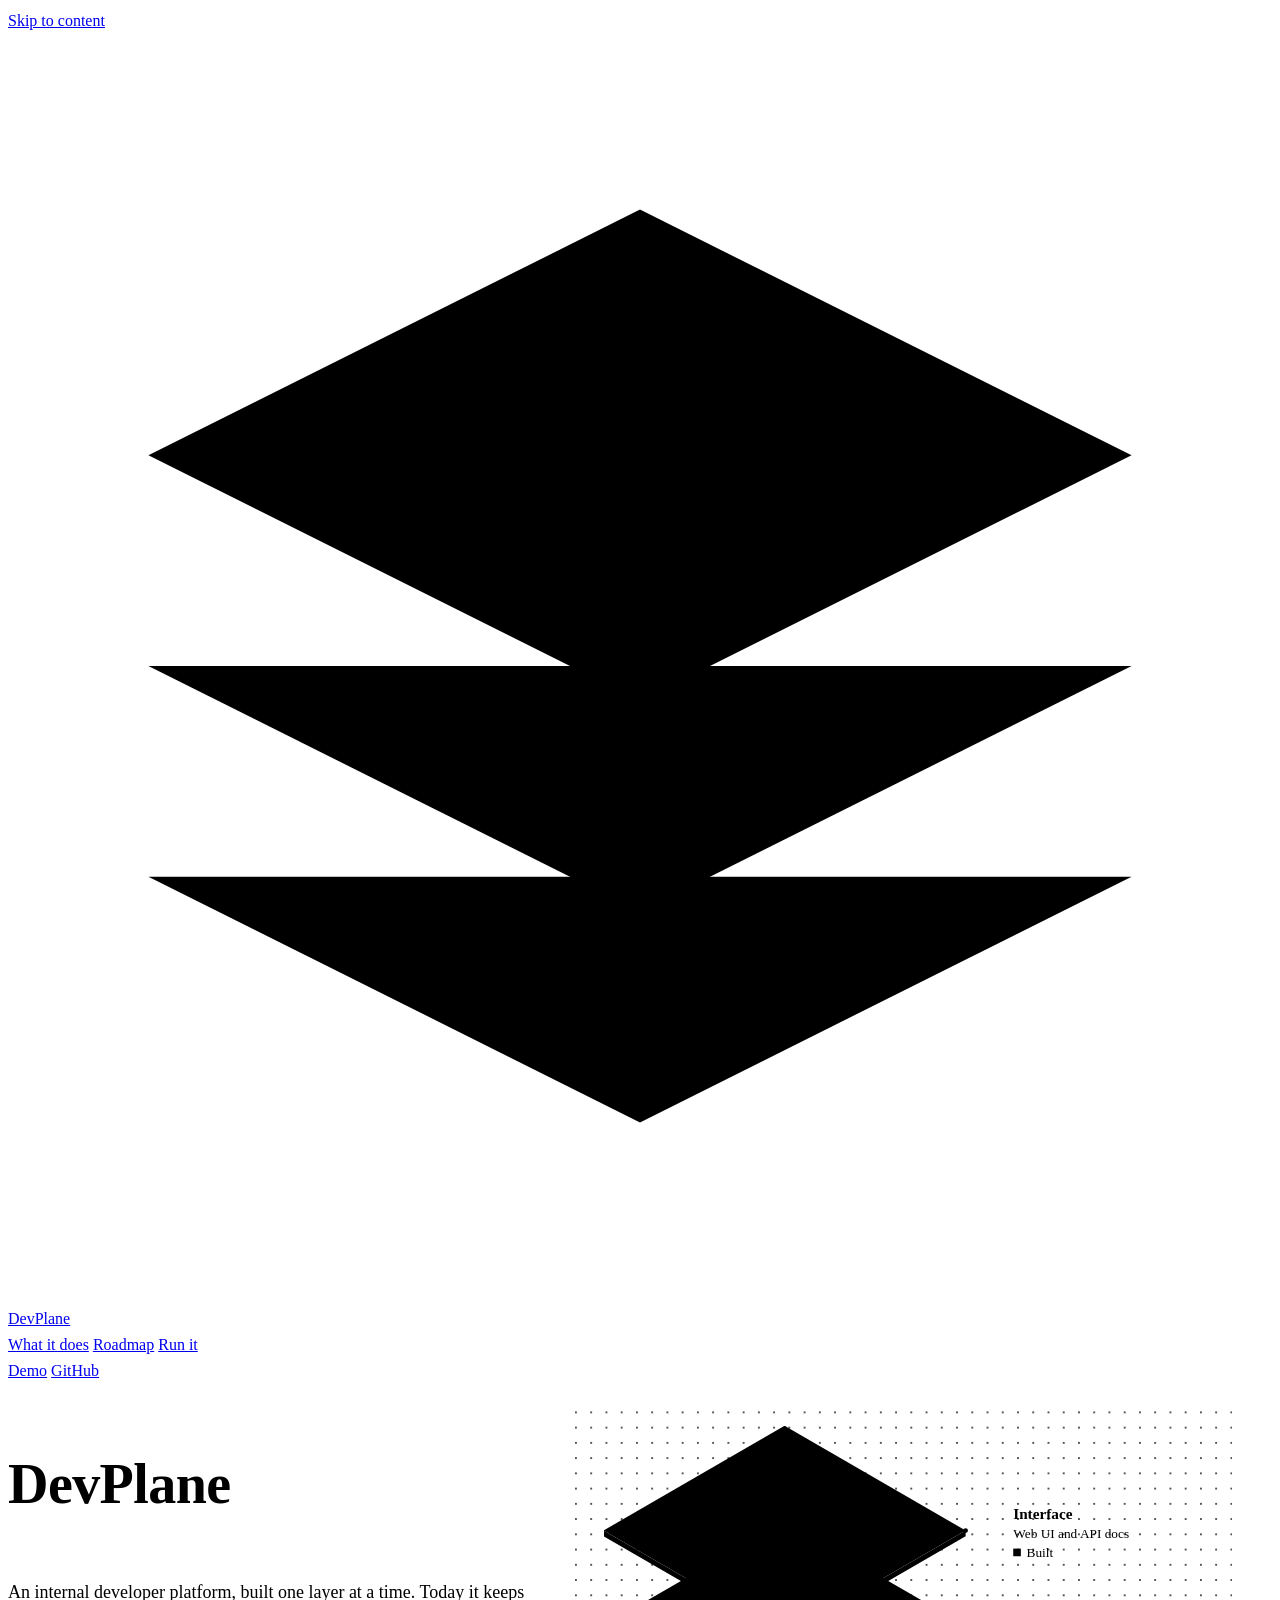
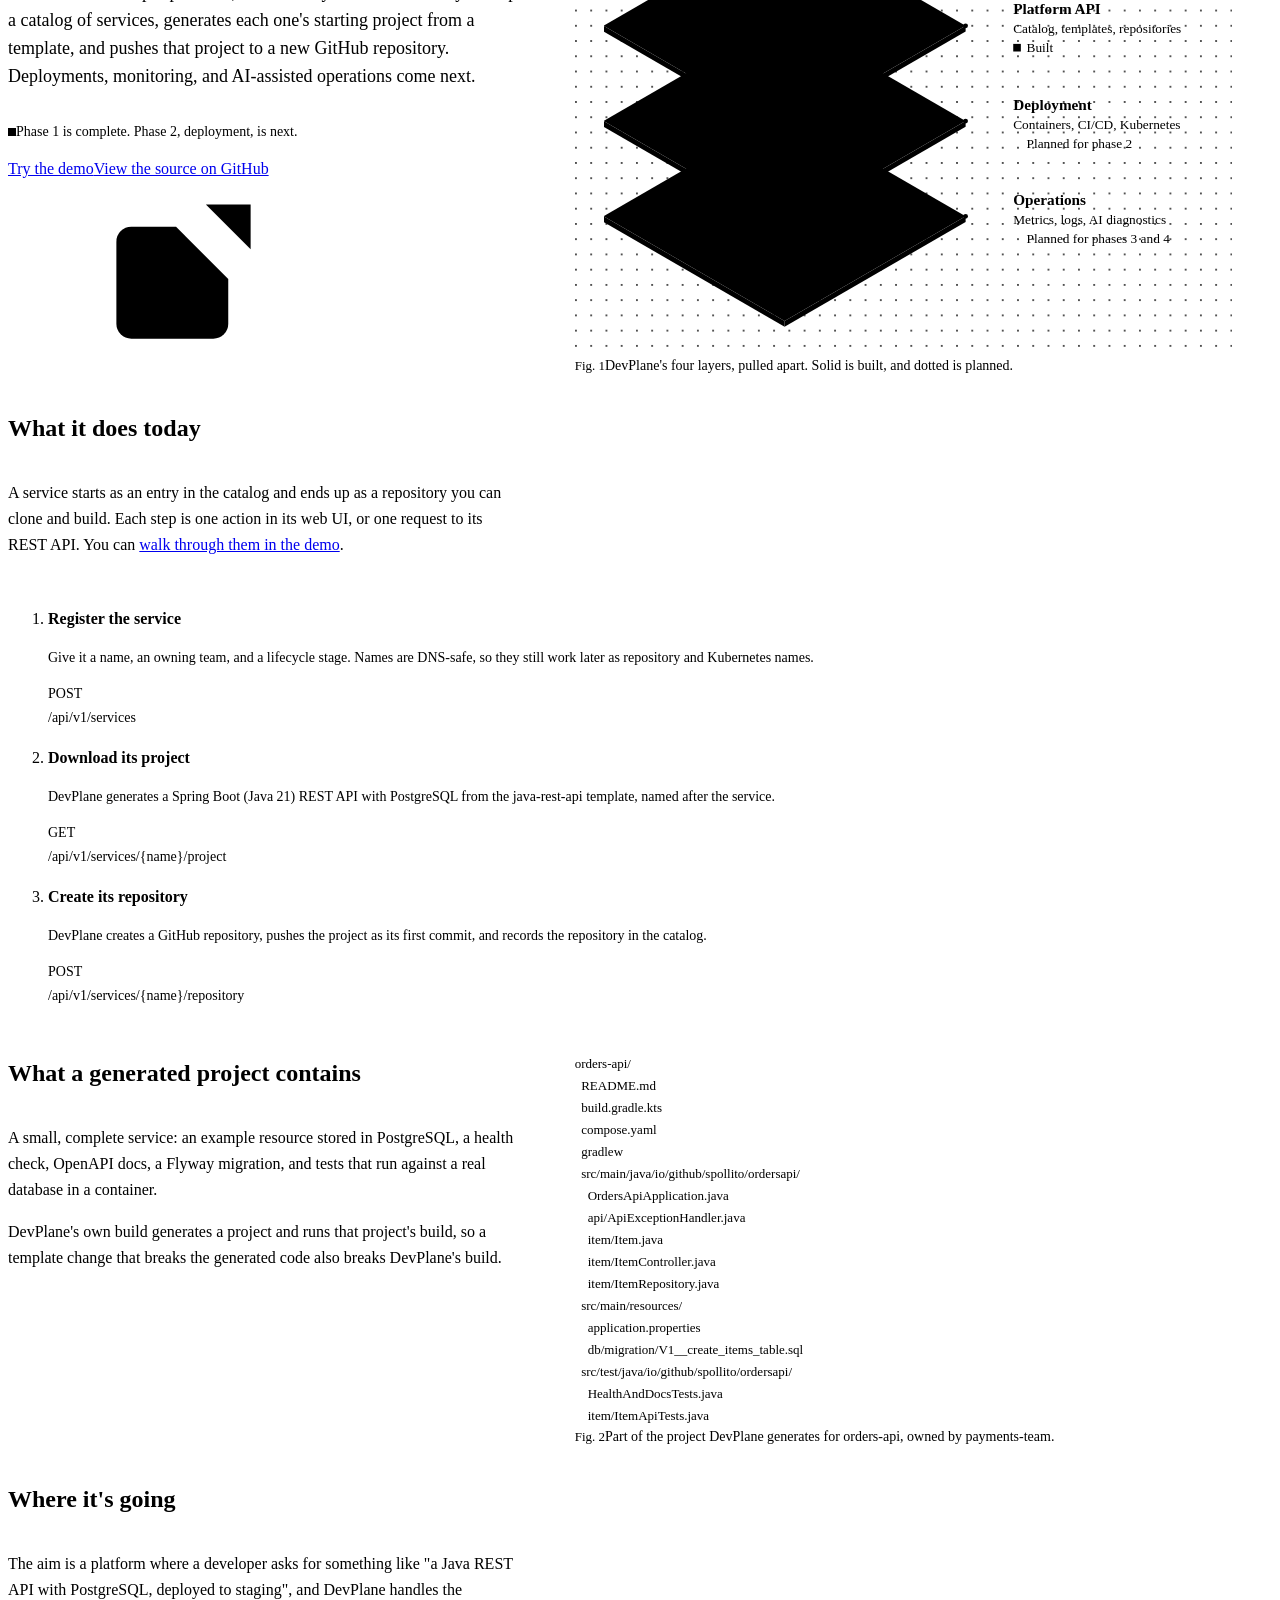
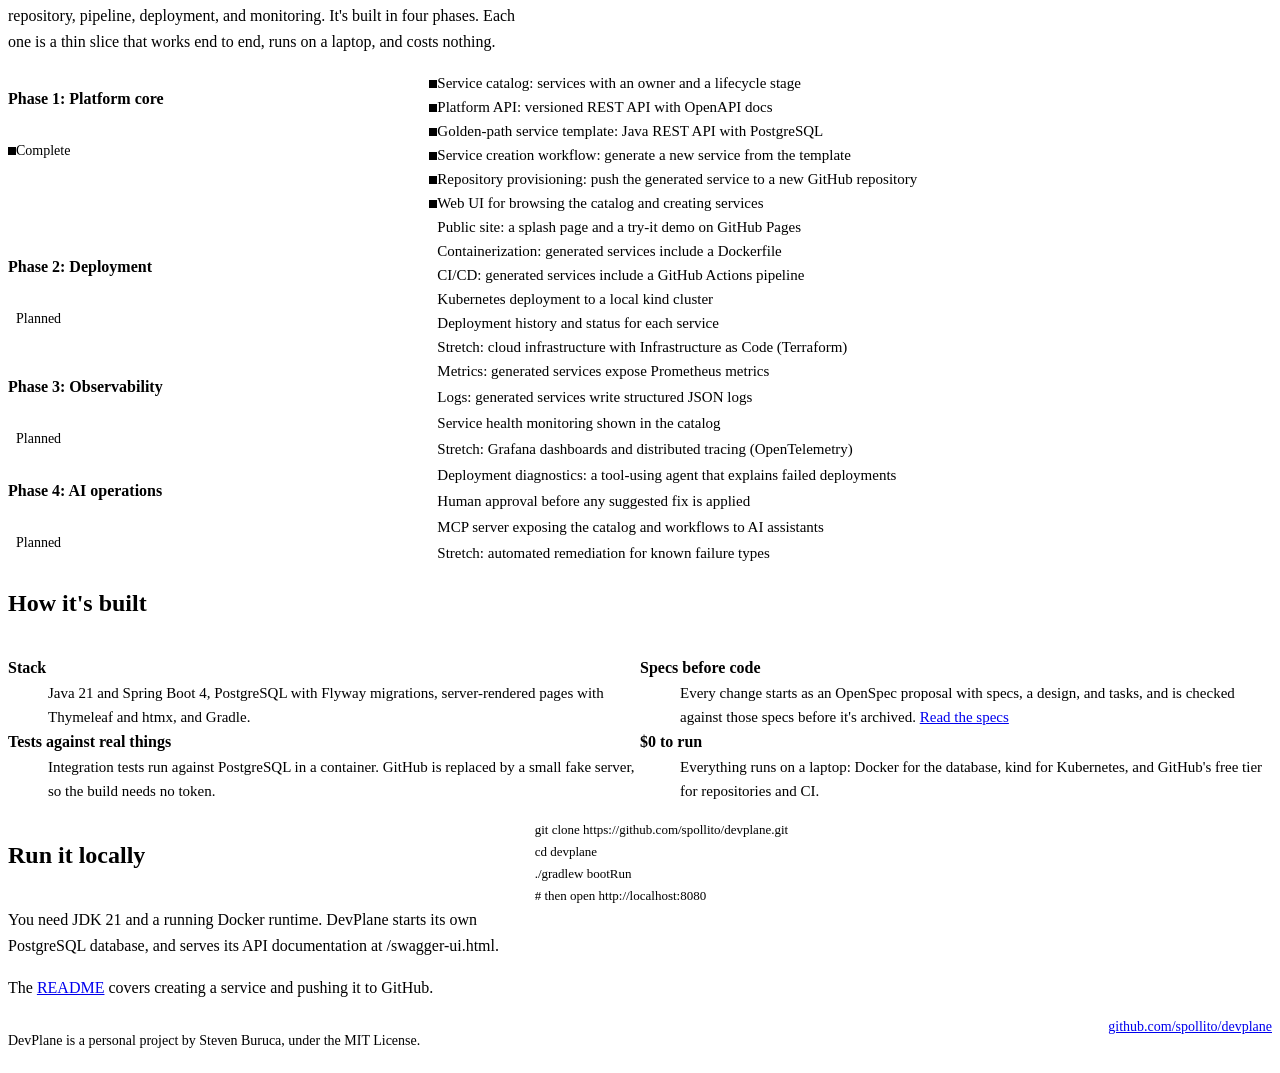
==== site/index.html @ bed362fa "Add the public site's splash page Starts from the approved mockup, with its content brought up to da" ====
<!doctype html>
<html lang="en">
<head>
	<meta charset="utf-8">
	<meta name="viewport" content="width=device-width, initial-scale=1">
	<title>DevPlane, a small internal developer platform</title>
	<meta name="description" content="DevPlane keeps a catalog of services, generates each one's starting project from a template, and pushes it to a new GitHub repository. A personal project, built in four phases.">
	<link rel="icon" type="image/svg+xml" href="favicon.svg">
	<link rel="stylesheet" href="css/devplane.css">
	<link rel="stylesheet" href="site.css">
</head>
<body class="landing">
	<a class="skip-link" href="#main">Skip to content</a>

	<header class="topbar">
		<div class="topbar__inner">
			<a class="wordmark" href="#main">
				<svg viewBox="0 0 18 18" aria-hidden="true"><path d="M9 2.5 16 6 9 9.5 2 6Z"/><path d="M2 9 9 12.5 16 9"/><path d="M2 12 9 15.5 16 12"/></svg>
				DevPlane
			</a>
			<nav class="nav nav--sections" aria-label="Sections">
				<a href="#today">What it does</a>
				<a href="#roadmap">Roadmap</a>
				<a href="#run">Run it</a>
			</nav>
			<nav class="nav nav--end" aria-label="Demo and source">
				<a href="demo/">Demo</a>
				<a href="https://github.com/spollito/devplane">GitHub</a>
			</nav>
		</div>
	</header>

	<main id="main" class="page">
		<section class="hero" aria-labelledby="title">
			<div class="hero__text">
				<h1 id="title">DevPlane</h1>
				<p class="lede">An internal developer platform, built one layer at a time. Today it keeps a catalog of services, generates each one's starting project from a template, and pushes that project to a new GitHub repository. Deployments, monitoring, and AI-assisted operations come next.</p>
				<p class="hero__status">
					<svg class="marker-icon" viewBox="0 0 8 8" aria-hidden="true"><rect width="8" height="8" class="marker marker--built"/></svg>
					Phase 1 is complete. Phase 2, deployment, is next.
				</p>
				<div class="hero__actions">
					<a class="button button--primary" href="demo/">Try the demo</a>
					<a class="button" href="https://github.com/spollito/devplane">
						View the source on GitHub
						<svg class="icon" viewBox="0 0 24 24" aria-hidden="true"><path d="M15 3h6v6"/><path d="M10 14 21 3"/><path d="M18 13v6a2 2 0 0 1-2 2H5a2 2 0 0 1-2-2V8a2 2 0 0 1 2-2h6"/></svg>
					</a>
				</div>
			</div>

			<figure class="figure figure--layers">
				<div class="figure__frame">
<!-- figure:start (generated by figure.py) -->
<svg class="layers" viewBox="0 -12 690 584" aria-hidden="true">
<defs><pattern id="dots" width="16" height="16" patternUnits="userSpaceOnUse"><circle cx="1" cy="1" r="0.9" class="grid-dot"/></pattern></defs>
<rect x="0" y="-12" width="690" height="584" fill="url(#dots)"/>
<g class="guides">
<line x1="30" y1="101" x2="30" y2="449"/>
<line x1="410" y1="101" x2="410" y2="449"/>
<line x1="220" y1="235" x2="220" y2="565"/>
</g>
<g class="layer layer--planned layer--4">
<polygon class="layer__side" points="30.0,425.0 220.0,535.0 220.0,541.0 30.0,431.0"/>
<polygon class="layer__side" points="220.0,535.0 410.0,425.0 410.0,431.0 220.0,541.0"/>
<polygon class="layer__top" points="220.0,315.0 410.0,425.0 220.0,535.0 30.0,425.0"/>
<g class="layer__detail"><line x1="64.2" y1="427.2" x2="216.2" y2="515.2"/><polyline points="79.4,418.4 117.4,418.4 125.0,436.0 170.6,431.6 170.6,453.6 201.0,458.0 197.2,482.2 235.2,482.2 242.8,499.8"/></g>
<g class="callout">
<circle cx="410" cy="425" r="2.5"/>
<line x1="414" y1="425" x2="452" y2="425"/>
<text x="460" y="413" class="callout__name">Operations</text>
<text x="460" y="433" class="callout__what">Metrics, logs, AI diagnostics</text>
<g transform="translate(460,444)"><rect x="0.5" y="0.5" width="7" height="7" class="marker marker--planned"/></g>
<text x="474" y="453" class="callout__status">Planned for phases 3 and 4</text>
</g></g>
<g class="layer layer--planned layer--3">
<polygon class="layer__side" points="30.0,325.0 220.0,435.0 220.0,441.0 30.0,331.0"/>
<polygon class="layer__side" points="220.0,435.0 410.0,325.0 410.0,331.0 220.0,441.0"/>
<polygon class="layer__top" points="220.0,215.0 410.0,325.0 220.0,435.0 30.0,325.0"/>
<g class="layer__detail"><polygon points="322.6,300.8 368.2,327.2 326.4,351.4 280.8,325.0"/><polygon points="267.5,332.7 313.1,359.1 271.3,383.3 225.7,356.9"/><polygon points="212.4,364.6 258.0,391.0 216.2,415.2 170.6,388.8"/></g>
<g class="callout">
<circle cx="410" cy="325" r="2.5"/>
<line x1="414" y1="325" x2="452" y2="325"/>
<text x="460" y="313" class="callout__name">Deployment</text>
<text x="460" y="333" class="callout__what">Containers, CI/CD, Kubernetes</text>
<g transform="translate(460,344)"><rect x="0.5" y="0.5" width="7" height="7" class="marker marker--planned"/></g>
<text x="474" y="353" class="callout__status">Planned for phase 2</text>
</g></g>
<g class="layer layer--built layer--2">
<polygon class="layer__side" points="30.0,225.0 220.0,335.0 220.0,341.0 30.0,231.0"/>
<polygon class="layer__side" points="220.0,335.0 410.0,225.0 410.0,231.0 220.0,341.0"/>
<polygon class="layer__top" points="220.0,115.0 410.0,225.0 220.0,335.0 30.0,225.0"/>
<g class="layer__detail"><polygon points="117.4,200.8 159.2,225.0 113.6,251.4 71.8,227.2"/><polygon points="172.5,232.7 214.3,256.9 168.7,283.3 126.9,259.1"/><polygon points="227.6,264.6 269.4,288.8 223.8,315.2 182.0,291.0"/><line x1="136.4" y1="238.2" x2="149.7" y2="245.9"/><line x1="191.5" y1="270.1" x2="204.8" y2="277.8"/></g>
<g class="callout">
<circle cx="410" cy="225" r="2.5"/>
<line x1="414" y1="225" x2="452" y2="225"/>
<text x="460" y="213" class="callout__name">Platform API</text>
<text x="460" y="233" class="callout__what">Catalog, templates, repositories</text>
<g transform="translate(460,244)"><rect x="0" y="0" width="8" height="8" class="marker marker--built"/></g>
<text x="474" y="253" class="callout__status">Built</text>
</g></g>
<g class="layer layer--built layer--1">
<polygon class="layer__side" points="30.0,125.0 220.0,235.0 220.0,241.0 30.0,131.0"/>
<polygon class="layer__side" points="220.0,235.0 410.0,125.0 410.0,131.0 220.0,241.0"/>
<polygon class="layer__top" points="220.0,15.0 410.0,125.0 220.0,235.0 30.0,125.0"/>
<g class="layer__detail"><polygon points="216.2,61.2 330.2,127.2 223.8,188.8 109.8,122.8"/><line x1="193.4" y1="74.4" x2="307.4" y2="140.4"/><line x1="166.8" y1="89.8" x2="280.8" y2="155.8"/><line x1="140.2" y1="105.2" x2="254.2" y2="171.2"/><line x1="235.2" y1="98.6" x2="151.6" y2="147.0"/></g>
<g class="callout">
<circle cx="410" cy="125" r="2.5"/>
<line x1="414" y1="125" x2="452" y2="125"/>
<text x="460" y="113" class="callout__name">Interface</text>
<text x="460" y="133" class="callout__what">Web UI and API docs</text>
<g transform="translate(460,144)"><rect x="0" y="0" width="8" height="8" class="marker marker--built"/></g>
<text x="474" y="153" class="callout__status">Built</text>
</g></g>
</svg>
<!-- figure:end -->
				</div>
				<ol class="legend">
					<li><svg class="marker-icon" viewBox="0 0 8 8" aria-hidden="true"><rect width="8" height="8" class="marker marker--built"/></svg><span><strong>Interface:</strong> web UI and API docs. Built.</span></li>
					<li><svg class="marker-icon" viewBox="0 0 8 8" aria-hidden="true"><rect width="8" height="8" class="marker marker--built"/></svg><span><strong>Platform API:</strong> catalog, templates, and repositories. Built.</span></li>
					<li><svg class="marker-icon" viewBox="0 0 8 8" aria-hidden="true"><rect x="0.5" y="0.5" width="7" height="7" class="marker marker--planned"/></svg><span><strong>Deployment:</strong> containers, CI/CD, and Kubernetes. Planned for phase 2.</span></li>
					<li><svg class="marker-icon" viewBox="0 0 8 8" aria-hidden="true"><rect x="0.5" y="0.5" width="7" height="7" class="marker marker--planned"/></svg><span><strong>Operations:</strong> metrics, logs, and AI diagnostics. Planned for phases 3 and 4.</span></li>
				</ol>
				<figcaption><span class="figure__number">Fig. 1</span>DevPlane's four layers, pulled apart. Solid is built, and dotted is planned.</figcaption>
			</figure>
		</section>

		<section class="block" id="today" aria-labelledby="today-heading">
			<div class="block__intro prose">
				<h2 id="today-heading">What it does today</h2>
				<p>A service starts as an entry in the catalog and ends up as a repository you can clone and build. Each step is one action in its web UI, or one request to its REST API. You can <a href="demo/">walk through them in the demo</a>.</p>
			</div>
			<ol class="path">
				<li class="step">
					<div class="step__head">
						<h3>Register the service</h3>
						<p>Give it a name, an owning team, and a lifecycle stage. Names are DNS-safe, so they still work later as repository and Kubernetes names.</p>
					</div>
					<p class="endpoint"><span class="endpoint__method">POST</span><span>/api/v1/services</span></p>
				</li>
				<li class="step">
					<div class="step__head">
						<h3>Download its project</h3>
						<p>DevPlane generates a Spring Boot (Java 21) REST API with PostgreSQL from the <span class="id">java-rest-api</span> template, named after the service.</p>
					</div>
					<p class="endpoint"><span class="endpoint__method">GET</span><span>/api/v1/services/<wbr>{name}/<wbr>project</span></p>
				</li>
				<li class="step">
					<div class="step__head">
						<h3>Create its repository</h3>
						<p>DevPlane creates a GitHub repository, pushes the project as its first commit, and records the repository in the catalog.</p>
					</div>
					<p class="endpoint"><span class="endpoint__method">POST</span><span>/api/v1/services/<wbr>{name}/<wbr>repository</span></p>
				</li>
			</ol>
		</section>

		<section class="block" aria-labelledby="project-heading">
			<div class="split">
				<div class="block__intro prose">
					<h2 id="project-heading">What a generated project contains</h2>
					<p>A small, complete service: an example resource stored in PostgreSQL, a health check, OpenAPI docs, a Flyway migration, and tests that run against a real database in a container.</p>
					<p>DevPlane's own build generates a project and runs that project's build, so a template change that breaks the generated code also breaks DevPlane's build.</p>
				</div>
				<figure class="figure">
					<div class="figure__frame">
<pre class="tree"><span class="dir">orders-api/</span>
  README.md
  build.gradle.kts
  compose.yaml
  gradlew
  <span class="dir">src/main/java/io/github/spollito/ordersapi/</span>
    OrdersApiApplication.java
    api/ApiExceptionHandler.java
    item/Item.java
    item/ItemController.java
    item/ItemRepository.java
  <span class="dir">src/main/resources/</span>
    application.properties
    db/migration/V1__create_items_table.sql
  <span class="dir">src/test/java/io/github/spollito/ordersapi/</span>
    HealthAndDocsTests.java
    item/ItemApiTests.java</pre>
					</div>
					<figcaption><span class="figure__number">Fig. 2</span>Part of the project DevPlane generates for <span class="id">orders-api</span>, owned by <span class="id">payments-team</span>.</figcaption>
				</figure>
			</div>
		</section>

		<section class="block" id="roadmap" aria-labelledby="roadmap-heading">
			<div class="block__intro prose">
				<h2 id="roadmap-heading">Where it's going</h2>
				<p>The aim is a platform where a developer asks for something like "a Java REST API with PostgreSQL, deployed to staging", and DevPlane handles the repository, pipeline, deployment, and monitoring. It's built in four phases. Each one is a thin slice that works end to end, runs on a laptop, and costs nothing.</p>
			</div>
			<ol class="phases">
				<li class="phase">
					<div class="phase__head">
						<h3>Phase 1: Platform core</h3>
						<p class="phase__state"><svg class="marker-icon" viewBox="0 0 8 8" aria-hidden="true"><rect width="8" height="8" class="marker marker--built"/></svg>Complete</p>
					</div>
					<ul class="items">
						<li><svg class="marker-icon" viewBox="0 0 8 8" aria-label="Built" role="img"><rect width="8" height="8" class="marker marker--built"/></svg><span>Service catalog: services with an owner and a lifecycle stage</span></li>
						<li><svg class="marker-icon" viewBox="0 0 8 8" aria-label="Built" role="img"><rect width="8" height="8" class="marker marker--built"/></svg><span>Platform API: versioned REST API with OpenAPI docs</span></li>
						<li><svg class="marker-icon" viewBox="0 0 8 8" aria-label="Built" role="img"><rect width="8" height="8" class="marker marker--built"/></svg><span>Golden-path service template: Java REST API with PostgreSQL</span></li>
						<li><svg class="marker-icon" viewBox="0 0 8 8" aria-label="Built" role="img"><rect width="8" height="8" class="marker marker--built"/></svg><span>Service creation workflow: generate a new service from the template</span></li>
						<li><svg class="marker-icon" viewBox="0 0 8 8" aria-label="Built" role="img"><rect width="8" height="8" class="marker marker--built"/></svg><span>Repository provisioning: push the generated service to a new GitHub repository</span></li>
						<li><svg class="marker-icon" viewBox="0 0 8 8" aria-label="Built" role="img"><rect width="8" height="8" class="marker marker--built"/></svg><span>Web UI for browsing the catalog and creating services</span></li>
						<li><svg class="marker-icon" viewBox="0 0 8 8" aria-label="Planned" role="img"><rect x="0.5" y="0.5" width="7" height="7" class="marker marker--planned"/></svg><span>Public site: a splash page and a try-it demo on GitHub Pages</span></li>
					</ul>
				</li>
				<li class="phase">
					<div class="phase__head">
						<h3>Phase 2: Deployment</h3>
						<p class="phase__state"><svg class="marker-icon" viewBox="0 0 8 8" aria-hidden="true"><rect x="0.5" y="0.5" width="7" height="7" class="marker marker--planned"/></svg>Planned</p>
					</div>
					<ul class="items">
						<li><svg class="marker-icon" viewBox="0 0 8 8" aria-label="Planned" role="img"><rect x="0.5" y="0.5" width="7" height="7" class="marker marker--planned"/></svg><span>Containerization: generated services include a Dockerfile</span></li>
						<li><svg class="marker-icon" viewBox="0 0 8 8" aria-label="Planned" role="img"><rect x="0.5" y="0.5" width="7" height="7" class="marker marker--planned"/></svg><span>CI/CD: generated services include a GitHub Actions pipeline</span></li>
						<li><svg class="marker-icon" viewBox="0 0 8 8" aria-label="Planned" role="img"><rect x="0.5" y="0.5" width="7" height="7" class="marker marker--planned"/></svg><span>Kubernetes deployment to a local kind cluster</span></li>
						<li><svg class="marker-icon" viewBox="0 0 8 8" aria-label="Planned" role="img"><rect x="0.5" y="0.5" width="7" height="7" class="marker marker--planned"/></svg><span>Deployment history and status for each service</span></li>
						<li class="stretch"><svg class="marker-icon" viewBox="0 0 8 8" aria-label="Planned" role="img"><rect x="0.5" y="0.5" width="7" height="7" class="marker marker--planned"/></svg><span>Stretch: cloud infrastructure with Infrastructure as Code (Terraform)</span></li>
					</ul>
				</li>
				<li class="phase">
					<div class="phase__head">
						<h3>Phase 3: Observability</h3>
						<p class="phase__state"><svg class="marker-icon" viewBox="0 0 8 8" aria-hidden="true"><rect x="0.5" y="0.5" width="7" height="7" class="marker marker--planned"/></svg>Planned</p>
					</div>
					<ul class="items">
						<li><svg class="marker-icon" viewBox="0 0 8 8" aria-label="Planned" role="img"><rect x="0.5" y="0.5" width="7" height="7" class="marker marker--planned"/></svg><span>Metrics: generated services expose Prometheus metrics</span></li>
						<li><svg class="marker-icon" viewBox="0 0 8 8" aria-label="Planned" role="img"><rect x="0.5" y="0.5" width="7" height="7" class="marker marker--planned"/></svg><span>Logs: generated services write structured JSON logs</span></li>
						<li><svg class="marker-icon" viewBox="0 0 8 8" aria-label="Planned" role="img"><rect x="0.5" y="0.5" width="7" height="7" class="marker marker--planned"/></svg><span>Service health monitoring shown in the catalog</span></li>
						<li class="stretch"><svg class="marker-icon" viewBox="0 0 8 8" aria-label="Planned" role="img"><rect x="0.5" y="0.5" width="7" height="7" class="marker marker--planned"/></svg><span>Stretch: Grafana dashboards and distributed tracing (OpenTelemetry)</span></li>
					</ul>
				</li>
				<li class="phase">
					<div class="phase__head">
						<h3>Phase 4: AI operations</h3>
						<p class="phase__state"><svg class="marker-icon" viewBox="0 0 8 8" aria-hidden="true"><rect x="0.5" y="0.5" width="7" height="7" class="marker marker--planned"/></svg>Planned</p>
					</div>
					<ul class="items">
						<li><svg class="marker-icon" viewBox="0 0 8 8" aria-label="Planned" role="img"><rect x="0.5" y="0.5" width="7" height="7" class="marker marker--planned"/></svg><span>Deployment diagnostics: a tool-using agent that explains failed deployments</span></li>
						<li><svg class="marker-icon" viewBox="0 0 8 8" aria-label="Planned" role="img"><rect x="0.5" y="0.5" width="7" height="7" class="marker marker--planned"/></svg><span>Human approval before any suggested fix is applied</span></li>
						<li><svg class="marker-icon" viewBox="0 0 8 8" aria-label="Planned" role="img"><rect x="0.5" y="0.5" width="7" height="7" class="marker marker--planned"/></svg><span>MCP server exposing the catalog and workflows to AI assistants</span></li>
						<li class="stretch"><svg class="marker-icon" viewBox="0 0 8 8" aria-label="Planned" role="img"><rect x="0.5" y="0.5" width="7" height="7" class="marker marker--planned"/></svg><span>Stretch: automated remediation for known failure types</span></li>
					</ul>
				</li>
			</ol>
		</section>

		<section class="block" aria-labelledby="built-heading">
			<div class="block__intro prose">
				<h2 id="built-heading">How it's built</h2>
			</div>
			<dl class="facts-grid">
				<div>
					<dt>Stack</dt>
					<dd>Java 21 and Spring Boot 4, PostgreSQL with Flyway migrations, server-rendered pages with Thymeleaf and htmx, and Gradle.</dd>
				</div>
				<div>
					<dt>Specs before code</dt>
					<dd>Every change starts as an OpenSpec proposal with specs, a design, and tasks, and is checked against those specs before it's archived. <a href="https://github.com/spollito/devplane/tree/main/openspec/specs">Read the specs</a></dd>
				</div>
				<div>
					<dt>Tests against real things</dt>
					<dd>Integration tests run against PostgreSQL in a container. GitHub is replaced by a small fake server, so the build needs no token.</dd>
				</div>
				<div>
					<dt>$0 to run</dt>
					<dd>Everything runs on a laptop: Docker for the database, kind for Kubernetes, and GitHub's free tier for repositories and CI.</dd>
				</div>
			</dl>
		</section>

		<section class="block" id="run" aria-labelledby="run-heading">
			<div class="split">
				<div class="block__intro prose">
					<h2 id="run-heading">Run it locally</h2>
					<p>You need JDK 21 and a running Docker runtime. DevPlane starts its own PostgreSQL database, and serves its API documentation at <span class="id">/swagger-ui.html</span>.</p>
					<p>The <a href="https://github.com/spollito/devplane#creating-a-service">README</a> covers creating a service and pushing it to GitHub.</p>
				</div>
<pre class="code">git clone https://github.com/spollito/devplane.git
cd devplane
./gradlew bootRun
# then open http://localhost:8080</pre>
			</div>
		</section>
	</main>

	<footer class="footer">
		<div class="footer__inner">
			<p>DevPlane is a personal project by Steven Buruca, under the MIT License.</p>
			<a href="https://github.com/spollito/devplane">github.com/spollito/devplane</a>
		</div>
	</footer>
</body>
</html>
---- site/site.css ----
/* The splash page. Builds on the app's devplane.css: same tokens, plus a reading scale for long text. */

html {
	scroll-behavior: smooth;
}

@media (prefers-reduced-motion: reduce) {
	html {
		scroll-behavior: auto;
	}
}

.landing {
	font-size: 16px;
	line-height: 26px;
}

.landing .page {
	padding-top: 0;
}

.landing section {
	scroll-margin-top: var(--space-5);
}

.prose {
	max-width: 64ch;
}

.prose p + p {
	margin-top: var(--space-3);
}

/* Hero */

.hero {
	display: grid;
	grid-template-columns: minmax(0, 5fr) minmax(0, 7fr);
	gap: var(--space-6);
	align-items: center;
	padding: var(--space-7) 0;
}

.hero__text {
	display: grid;
	gap: var(--space-5);
	align-content: start;
}

.hero h1 {
	font-size: 56px;
	line-height: 60px;
	letter-spacing: -0.01em;
}

.lede {
	font-size: 18px;
	line-height: 28px;
	color: var(--text);
}

.hero__status {
	display: flex;
	align-items: center;
	gap: var(--space-2);
	font-size: 14px;
	line-height: 20px;
	color: var(--text-muted);
}

.hero__actions {
	display: flex;
	flex-wrap: wrap;
	gap: var(--space-3);
}

/* Figures */

.figure {
	display: grid;
	gap: var(--space-2);
	min-width: 0;
}

.figure__frame {
	border: 1px solid var(--line);
	overflow: hidden;
}

.figure figcaption {
	font-size: 14px;
	line-height: 20px;
	color: var(--text-muted);
}

.figure__number {
	margin-right: var(--space-2);
	color: var(--text);
	font-family: var(--font-mono);
	font-size: 13px;
}

.layers {
	display: block;
	width: 100%;
	height: auto;
}

.grid-dot {
	fill: var(--line);
}

.guides line {
	stroke: var(--line);
	stroke-dasharray: 3 4;
}

.layer {
	--stroke: var(--line-control);
}

.layer--built {
	--stroke: var(--text);
}

.layer--next {
	--stroke: var(--accent);
}

.layer polygon,
.layer polyline,
.layer line {
	stroke: var(--stroke);
	stroke-width: 1.25;
	stroke-linejoin: round;
	stroke-linecap: round;
}

.layer__top {
	fill: var(--bg);
}

.layer__side {
	fill: var(--surface);
}

.layer__detail polygon {
	fill: var(--bg);
}

.layer__detail polyline {
	fill: none;
}

.layer .layer__detail * {
	stroke-width: 1.25;
}

.layer--next .layer__top,
.layer--next .layer__side {
	stroke-dasharray: 6 4;
}

.layer--planned .layer__top,
.layer--planned .layer__side {
	stroke-dasharray: 1.5 3.5;
}

.callout circle {
	fill: var(--stroke);
}

.callout line {
	stroke-width: 1;
}

.callout text {
	font-family: var(--font-sans);
}

/* The drawing scales to about 0.88 in the hero, so these render at 14px and 12px. */
.callout__name {
	fill: var(--text);
	font-size: 16px;
	font-weight: 600;
}

.callout__what,
.callout__status {
	fill: var(--text-muted);
	font-size: 14px;
}

.marker {
	stroke-width: 1;
}

.marker--built {
	fill: var(--text);
	stroke: none;
}

.marker--next {
	fill: none;
	stroke: var(--accent);
	stroke-dasharray: 2 1.5;
}

.marker--planned {
	fill: none;
	stroke: var(--line-control);
	stroke-dasharray: 1 1.5;
}

.hero .marker-icon {
	width: 8px;
	height: 8px;
	flex: none;
	overflow: visible;
}

/* The layers drift apart as the page scrolls: the page's one moving moment. */
@supports (animation-timeline: scroll()) {
	@media (prefers-reduced-motion: no-preference) {
		.layer {
			animation: drift linear both;
			animation-timeline: scroll(root);
			animation-range: 0 70vh;
		}

		.layer--1 { --drift: -18px; }
		.layer--2 { --drift: -6px; }
		.layer--3 { --drift: 6px; }
		.layer--4 { --drift: 18px; }

		@keyframes drift {
			to {
				transform: translateY(var(--drift));
			}
		}
	}
}

/* The figure's callouts, as text: read by screen readers, and shown on narrow screens. */
.legend {
	display: grid;
	gap: var(--space-3);
	margin: 0;
	padding: 0;
	list-style: none;
	font-size: 14px;
	line-height: 20px;
}

.legend li {
	display: grid;
	grid-template-columns: 8px 1fr;
	gap: 0 var(--space-3);
	align-items: baseline;
}

.legend .marker-icon {
	width: 8px;
	height: 8px;
	overflow: visible;
}

/* Sections */

.block {
	display: grid;
	gap: var(--space-5);
	padding: var(--space-7) 0;
	border-top: 1px solid var(--line);
}

.block h2 {
	font-size: 24px;
	line-height: 32px;
}

.block__intro {
	display: grid;
	gap: var(--space-3);
}

.block__intro p {
	color: var(--text-muted);
}

.split {
	display: grid;
	grid-template-columns: minmax(0, 5fr) minmax(0, 7fr);
	gap: var(--space-6);
	align-items: start;
}

/* What it does today: the path diagram at reading size. */
.landing .path {
	grid-template-columns: repeat(3, minmax(0, 1fr));
}

.landing .step {
	gap: var(--space-4);
	padding: var(--space-5);
}

.landing .step h3 {
	font-size: 16px;
	line-height: 24px;
}

.landing .step p {
	font-size: 14px;
	line-height: 22px;
	color: var(--text-muted);
}

/* Method above path, so every step's endpoint lines up the same way. */
.endpoint {
	display: grid;
	gap: 2px;
	margin-top: auto;
	padding-top: var(--space-3);
	border-top: 1px solid var(--line);
	font-family: var(--font-mono);
	font-size: 13px;
	line-height: 20px;
}

.endpoint__method {
	color: var(--accent);
}

.landing .step {
	align-self: stretch;
	grid-template-rows: 1fr auto;
}

/* Code and file trees */

.code {
	margin: 0;
	padding: var(--space-4);
	overflow-x: auto;
	border: 1px solid var(--line);
	background: var(--surface);
	font-family: var(--font-mono);
	font-size: 13px;
	line-height: 22px;
	color: var(--text);
}

.tree {
	margin: 0;
	padding: var(--space-5);
	overflow-x: auto;
	font-family: var(--font-mono);
	font-size: 13px;
	line-height: 22px;
	white-space: pre;
}

.tree .dir {
	color: var(--text-muted);
}

/* Roadmap */

.phases {
	margin: 0;
	padding: 0;
	list-style: none;
	border-top: 1px solid var(--line);
}

.phase {
	display: grid;
	grid-template-columns: minmax(0, 4fr) minmax(0, 8fr);
	gap: var(--space-3) var(--space-6);
	padding: var(--space-5) 0;
	border-bottom: 1px solid var(--line);
}

.phase__head {
	display: grid;
	gap: var(--space-1);
	align-content: start;
}

.phase__head h3 {
	font-size: 16px;
	line-height: 24px;
}

.phase__state {
	display: flex;
	align-items: center;
	gap: var(--space-2);
	font-size: 14px;
	line-height: 20px;
	color: var(--text-muted);
}

.items {
	display: grid;
	gap: var(--space-2);
	margin: 0;
	padding: 0;
	list-style: none;
	font-size: 15px;
	line-height: 24px;
}

.items li {
	display: grid;
	grid-template-columns: 8px 1fr;
	gap: var(--space-3);
	align-items: baseline;
}

.items .marker-icon,
.phase__state .marker-icon {
	width: 8px;
	height: 8px;
	overflow: visible;
}

.stretch {
	color: var(--text-muted);
}

/* How it's built */

.facts-grid {
	display: grid;
	grid-template-columns: repeat(2, minmax(0, 1fr));
	gap: var(--space-5) var(--space-6);
}

.facts-grid div {
	display: grid;
	gap: var(--space-1);
	align-content: start;
	padding-top: var(--space-3);
	border-top: 1px solid var(--line-control);
}

.facts-grid dt {
	font-weight: 600;
}

.facts-grid dd {
	color: var(--text-muted);
	font-size: 15px;
	line-height: 24px;
}

/* Footer */

.footer {
	border-top: 1px solid var(--line);
}

.footer__inner {
	display: flex;
	flex-wrap: wrap;
	justify-content: space-between;
	gap: var(--space-3);
	max-width: var(--content-width);
	margin: 0 auto;
	padding: var(--space-5) var(--gutter) var(--space-6);
	font-size: 14px;
	line-height: 20px;
	color: var(--text-muted);
}

/* Wide screens show the drawing's callouts; narrow screens show the legend instead. */
@media (min-width: 641px) {
	.figure--layers .legend {
		position: absolute;
		width: 1px;
		height: 1px;
		overflow: hidden;
		clip-path: inset(50%);
		white-space: nowrap;
	}
}

/* Below this width, the drawing would be too small for its labels to stay at 12px. */
@media (max-width: 1100px) {
	.hero {
		grid-template-columns: minmax(0, 1fr);
	}

	.figure--layers {
		max-width: 760px;
	}
}

/* The app's breakpoint, where the path diagram also stacks. */
@media (max-width: 960px) {
	.split,
	.landing .path {
		grid-template-columns: minmax(0, 1fr);
	}
}

@media (max-width: 640px) {
	.hero {
		padding: var(--space-6) 0;
	}

	.hero h1 {
		font-size: 40px;
		line-height: 44px;
	}

	/* Crop the drawing to the layers; the legend below says what each one is. */
	.figure--layers .layers {
		width: 165%;
		max-width: none;
	}

	.figure--layers .callout {
		display: none;
	}

	.phase {
		grid-template-columns: minmax(0, 1fr);
	}

	.facts-grid {
		grid-template-columns: minmax(0, 1fr);
	}

	.topbar .nav--sections {
		display: none;
	}
}
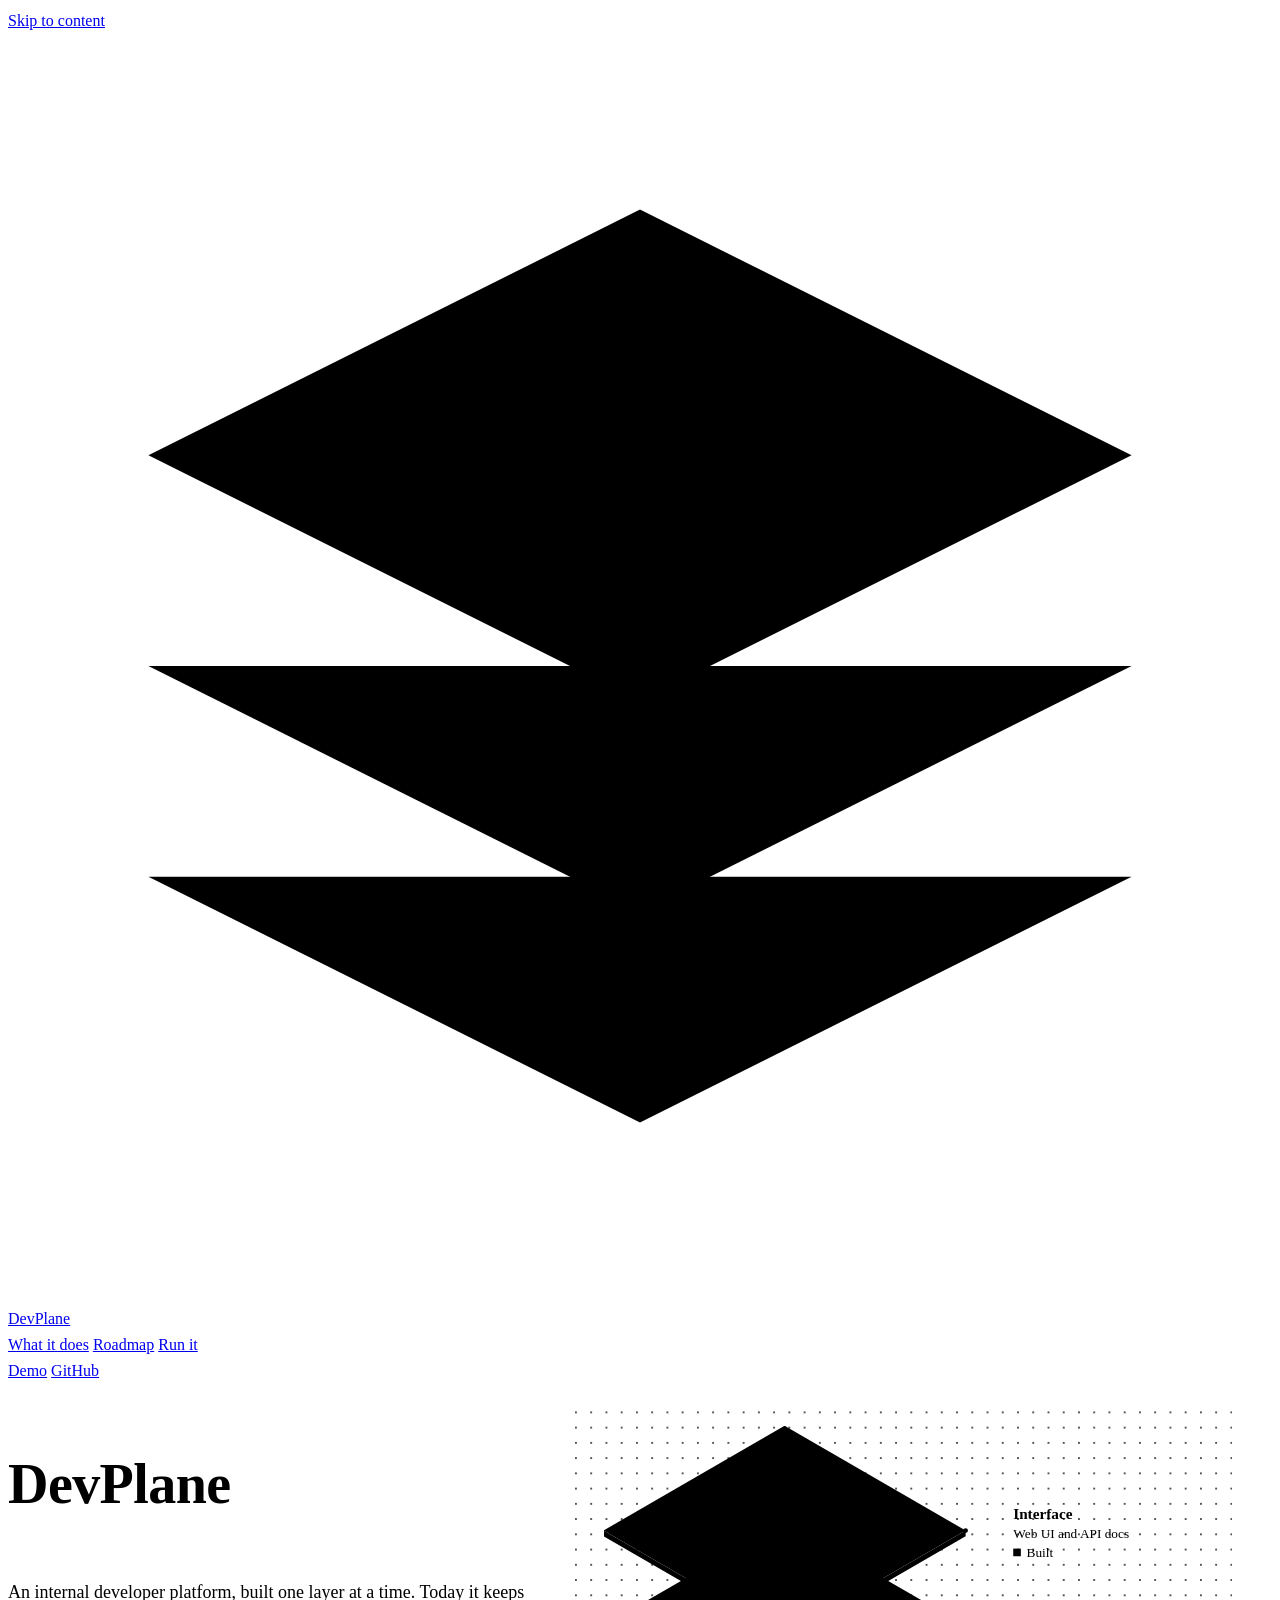
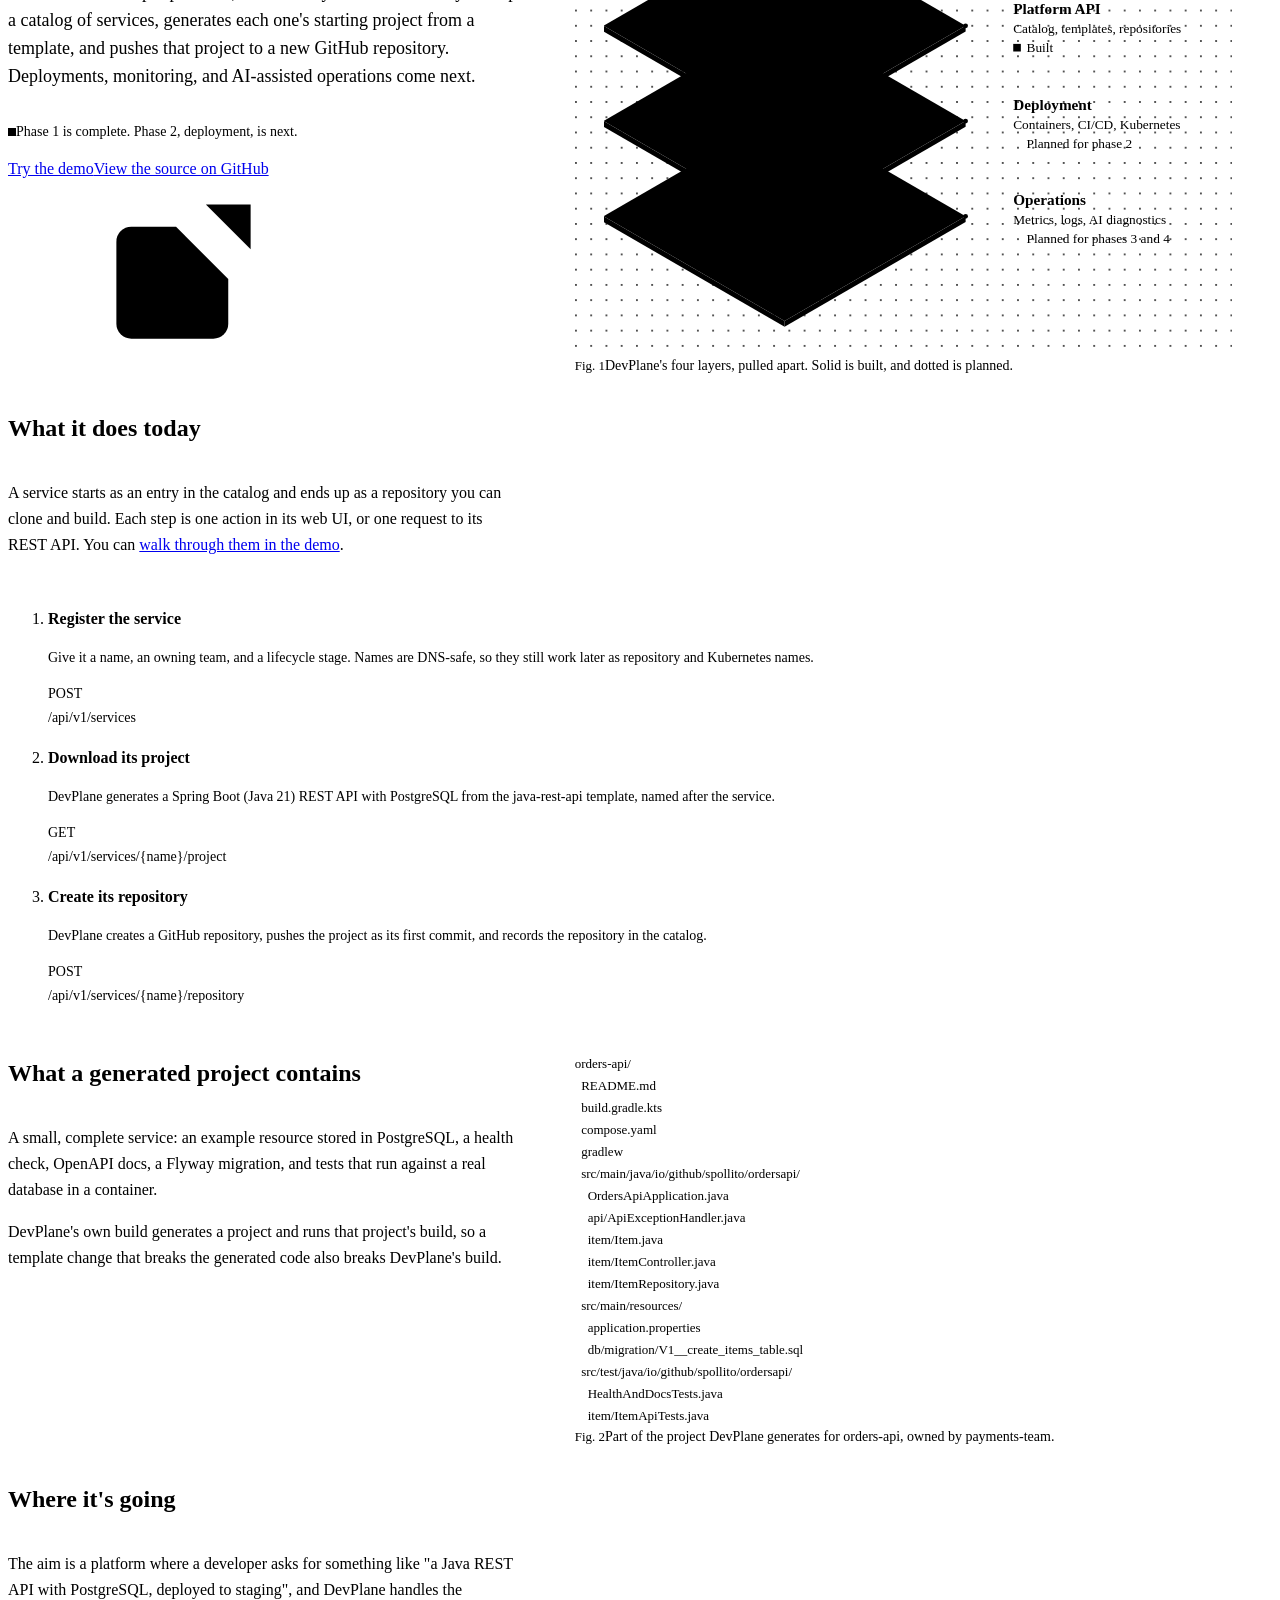
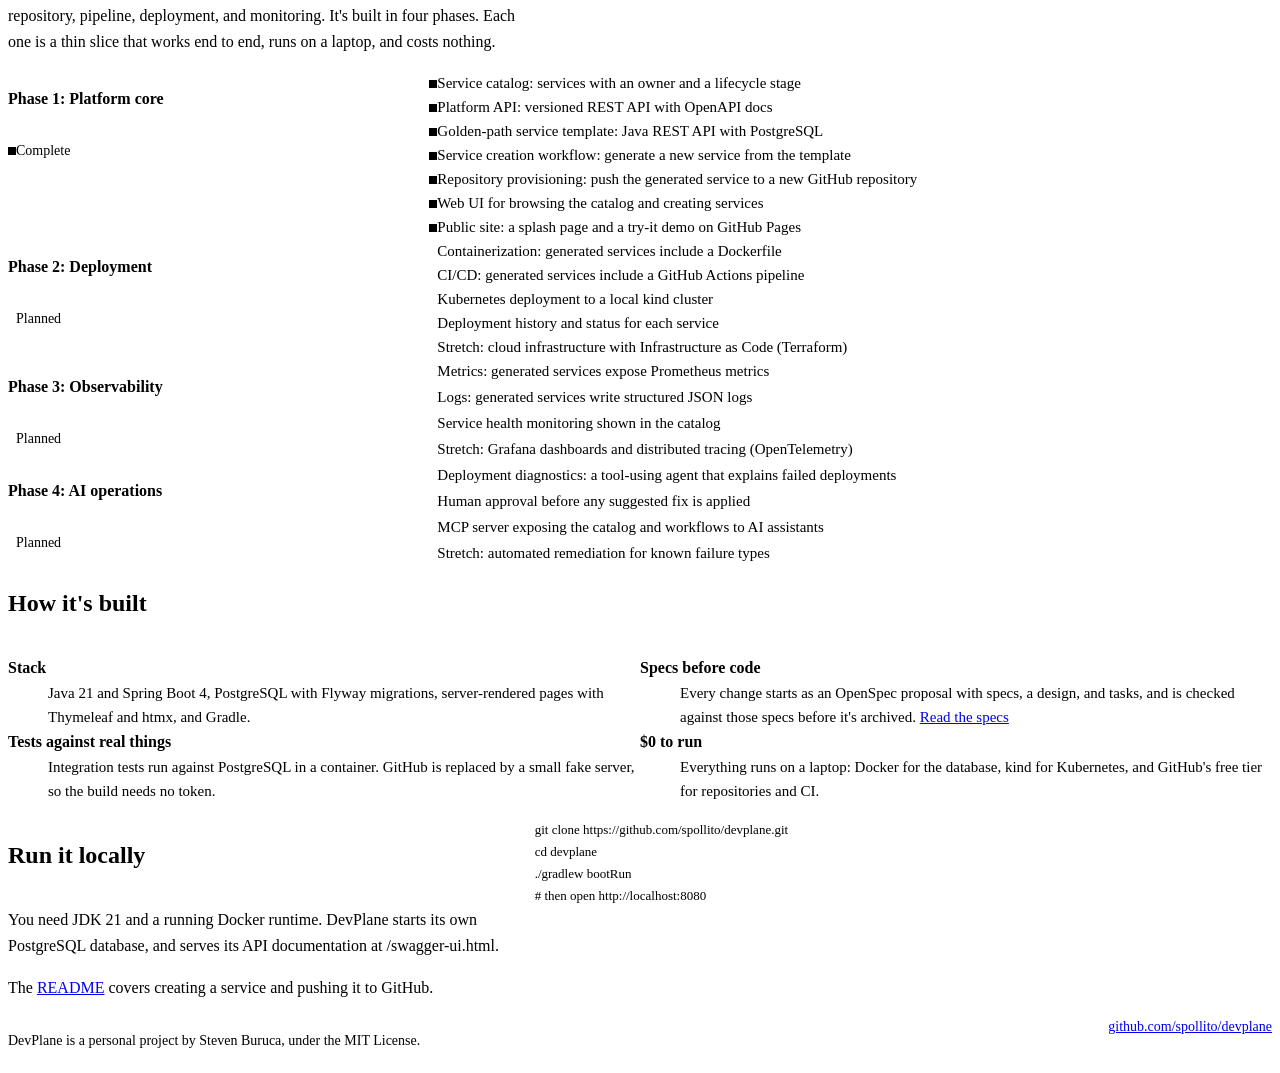
==== commit 999e7778: "Tick Public site in the roadmap" ====
--- a/site/index.html
+++ b/site/index.html
@@ -204,7 +204,7 @@
 						<li><svg class="marker-icon" viewBox="0 0 8 8" aria-label="Built" role="img"><rect width="8" height="8" class="marker marker--built"/></svg><span>Service creation workflow: generate a new service from the template</span></li>
 						<li><svg class="marker-icon" viewBox="0 0 8 8" aria-label="Built" role="img"><rect width="8" height="8" class="marker marker--built"/></svg><span>Repository provisioning: push the generated service to a new GitHub repository</span></li>
 						<li><svg class="marker-icon" viewBox="0 0 8 8" aria-label="Built" role="img"><rect width="8" height="8" class="marker marker--built"/></svg><span>Web UI for browsing the catalog and creating services</span></li>
-						<li><svg class="marker-icon" viewBox="0 0 8 8" aria-label="Planned" role="img"><rect x="0.5" y="0.5" width="7" height="7" class="marker marker--planned"/></svg><span>Public site: a splash page and a try-it demo on GitHub Pages</span></li>
+						<li><svg class="marker-icon" viewBox="0 0 8 8" aria-label="Built" role="img"><rect width="8" height="8" class="marker marker--built"/></svg><span>Public site: a splash page and a try-it demo on GitHub Pages</span></li>
 					</ul>
 				</li>
 				<li class="phase">
